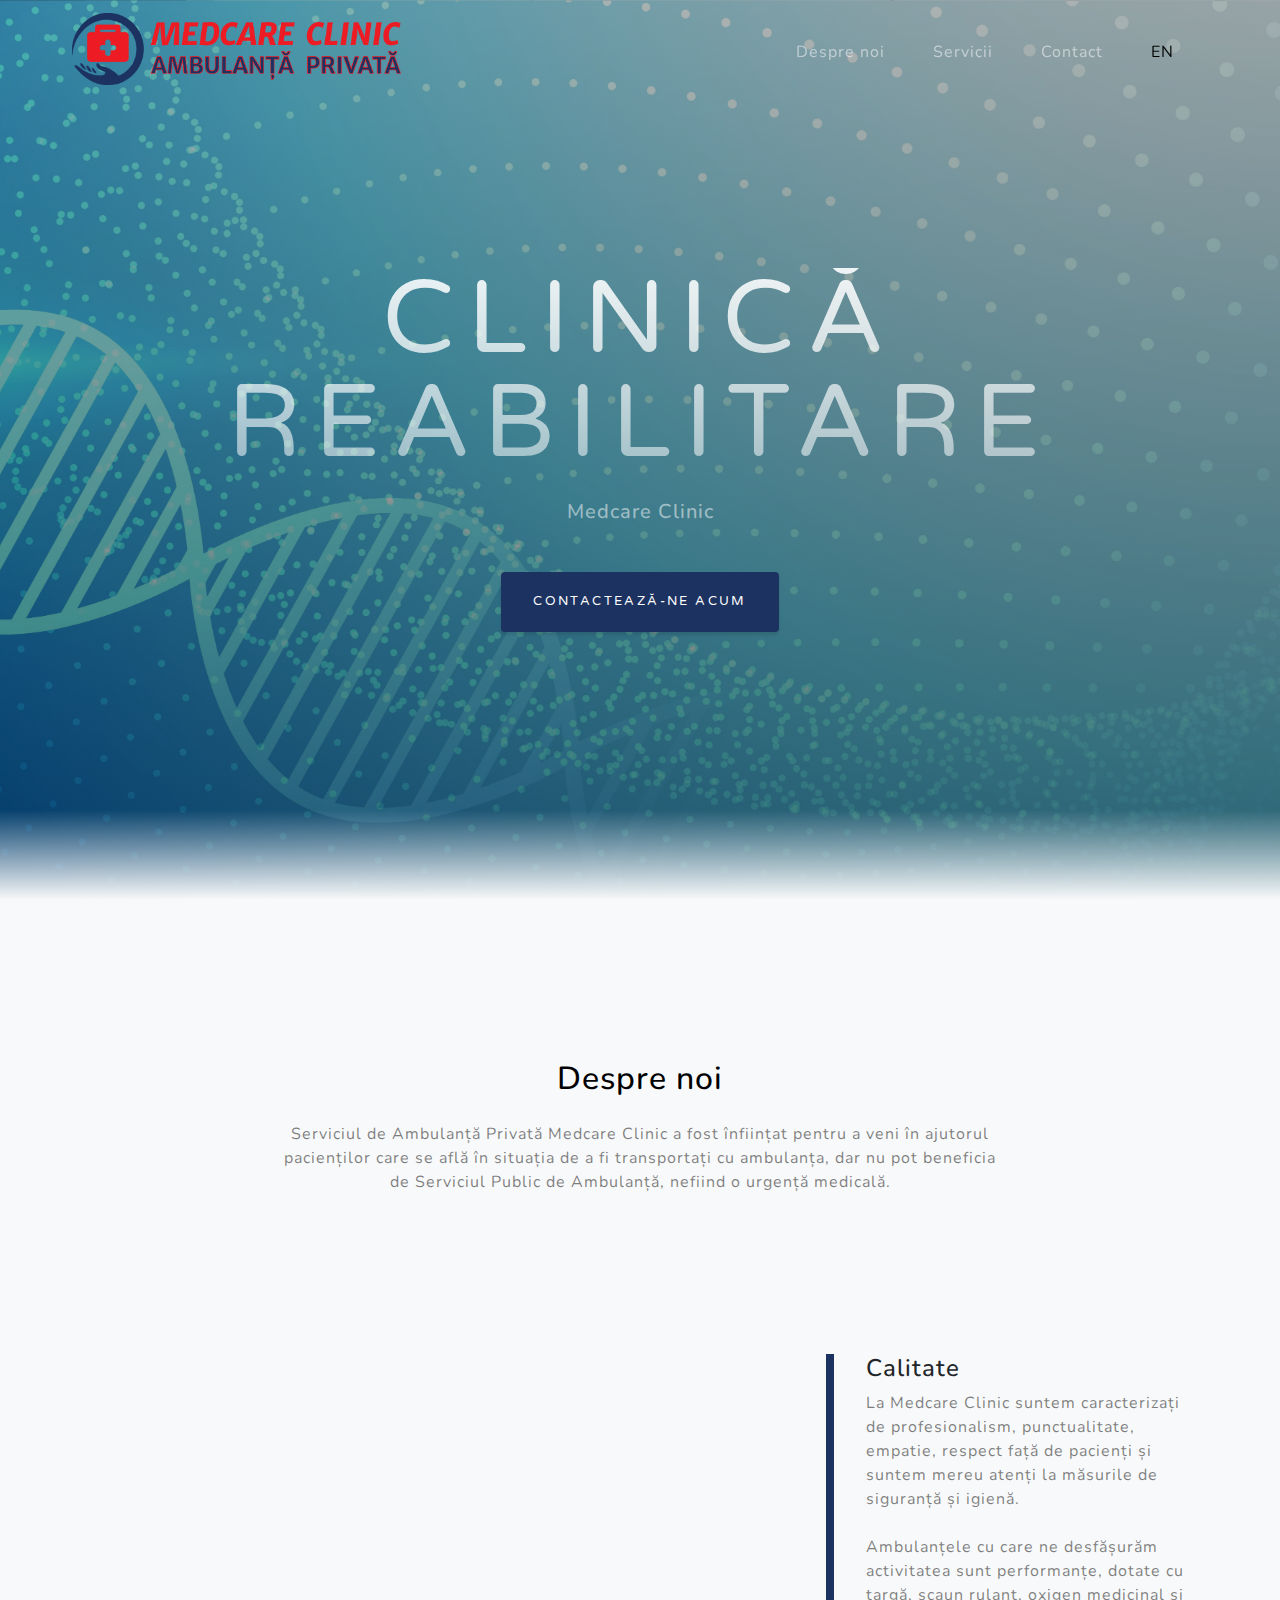
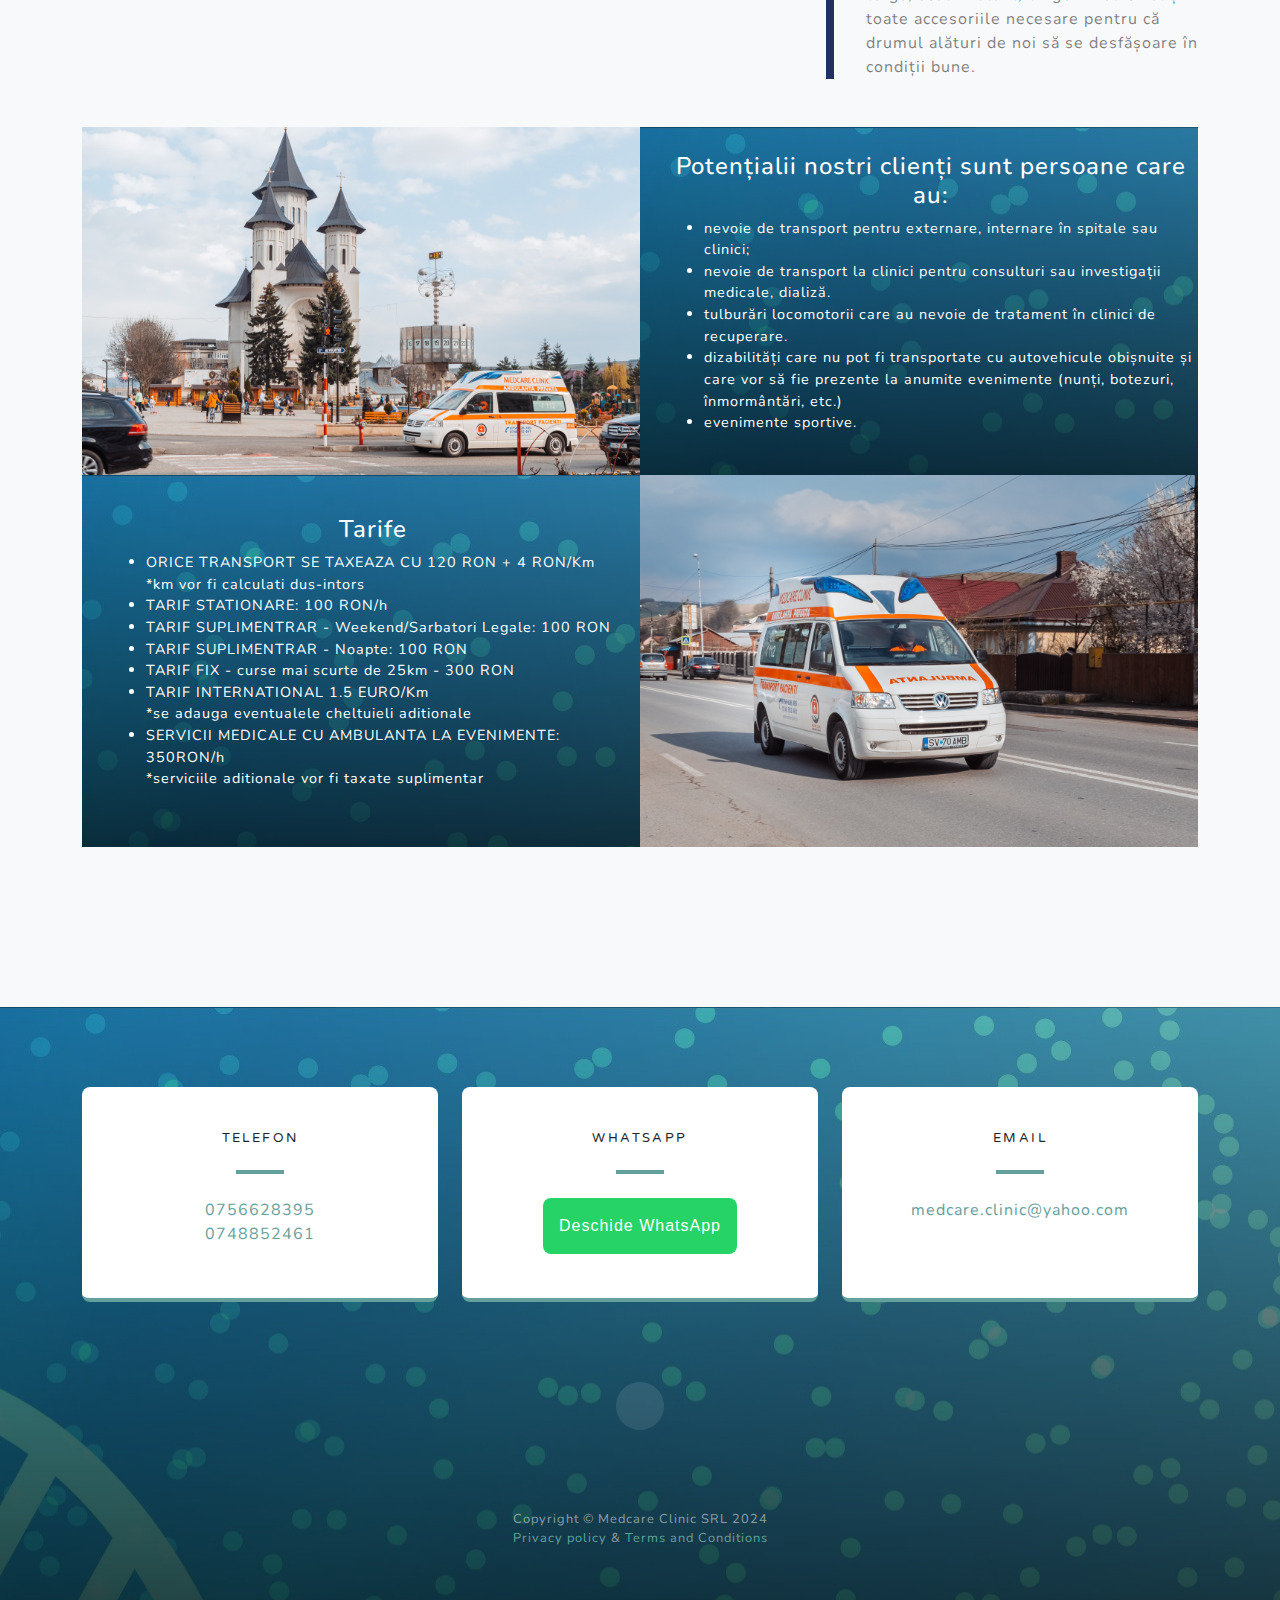
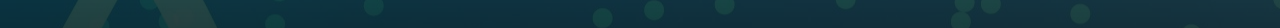
==== index_clinica.html @ 57b77309 "new index page + clinic pages created" ====
<!DOCTYPE html>
<html lang="en">
    <head>
        <meta charset="utf-8" />
        <meta name="viewport" content="width=device-width, initial-scale=1, shrink-to-fit=no" />
        <meta name="description" content="" />
        <meta name="author" content="" />
        <title>Ambulanță Privată - Medcare clinic</title>
        <link href="assets/img/logo_vertical" rel="shortcut icon" type="image/x-icon"  />
        <!-- Font Awesome icons (free version)-->
        <script src="https://use.fontawesome.com/releases/v5.13.0/js/all.js" crossorigin="anonymous"></script>
        <!-- Google fonts-->
        <link href="https://fonts.googleapis.com/css?family=Varela+Round" rel="stylesheet" />
        <link href="https://fonts.googleapis.com/css?family=Nunito:200,200i,300,300i,400,400i,600,600i,700,700i,800,800i,900,900i" rel="stylesheet" />
        <!-- Core theme CSS (includes Bootstrap)-->
        <link href="css/styles.css" rel="stylesheet" />
    </head>
    <body id="page-top">
        <!-- Navigation-->
        <nav class="navbar navbar-expand-lg navbar-light fixed-top" id="mainNav">
            <div class="container">
                <a class="navbar-brand js-scroll-trigger" href="#page-top">
                  <div>
                    <img class="nbar-logo img-fluid" src='assets/img/logo orizontal.png'>
                  </div>
                </a>
                <button class="navbar-toggler navbar-toggler-right" type="button" data-toggle="collapse" data-target="#navbarResponsive" aria-controls="navbarResponsive" aria-expanded="false" aria-label="Toggle navigation">
                    Menu
                    <i class="fas fa-bars"></i>
                </button>
                <div class="collapse navbar-collapse" id="navbarResponsive">
                    <ul class="navbar-nav ml-auto">
                        <li class="nav-item"><a class="nav-link js-scroll-trigger" href="#about">Despre noi</a></li>
                        <li class="nav-item"><a class="nav-link js-scroll-trigger" href="#projects">Servicii</a></li>
                        <li class="nav-item"><a class="nav-link js-scroll-trigger" href="#contact">Contact</a></li>
                        <li class="nav-item"><a class="nav-link js-scroll-trigger text-black" href="index_clinica_en.html">EN</a></li>
                    </ul>
                </div>
            </div>
        </nav>
        <!-- Masthead-->
        <header class="masthead">
            <div class="container d-flex h-100 align-items-center">
                <div class="mx-auto text-center">
                    <h1 class="mx-auto my-0 text-uppercase mb-4">Clinică reabilitare</h1>
                    <h2 class="text-white-50 mx-auto mt-2 mb-5">Medcare Clinic</h2>
                    <a class="btn btn-primary js-scroll-trigger" href="#contact">Contactează-ne acum</a>
                </div>
            </div>
          </header>
        <!-- About-->
        <section class="about-section text-center" id="about">
            <div class="container">
                <div class="row">
                    <div class="col-lg-8 mx-auto">
                        <h2 class="text-black mb-4">Despre noi</h2>
                        <p class="text-black-50">
                            Serviciul de Ambulanță Privată Medcare Clinic a fost înființat pentru a veni în
                            ajutorul pacienților care se află în situația de a fi transportați cu ambulanța,
                            dar nu pot beneficia de Serviciul Public de Ambulanță, nefiind o urgență medicală.
                        </p>
                    </div>
                </div>

            </div>
        </section>
        <!-- Projects-->
        <section class="projects-section bg-light" id="projects">
            <div class="container">
                <!-- Featured Project Row-->
                <div class="row align-items-center no-gutters mb-4 mb-lg-5">
                                                                                                    <!--POZA ECHIPAMENTE  -->
                    <div class="col-xl-8 col-lg-7"><img class="rounded_corners img-fluid mb-3 mb-lg-0" src="assets/img/ambprivata-20.JPG" alt="" /></div>
                    <div class="col-xl-4 col-lg-5">
                        <div class="featured-text text-center text-lg-left">
                            <h4>Calitate</h4>
                            <p class="text-black-50 mb-0">La Medcare Clinic suntem caracterizați de profesionalism, punctualitate, empatie, respect față de pacienți și suntem mereu atenți la măsurile de siguranță și igienă. </p>
                            &nbsp
                            <p class="text-black-50 mb-0">Ambulanțele cu care ne desfășurăm activitatea sunt performanțe, dotate cu targă, scaun rulant, oxigen medicinal și toate accesoriile necesare pentru că drumul alături de noi să se desfășoare în condiții bune.</p>
                        </div>
                    </div>
                </div>
                <!-- Project One Row-->
                <div class="row justify-content-center no-gutters mb-5 mb-lg-0 rounded_corners">
                                                                          <!--POZA oameni?  -->
                    <div class="col-lg-6"><img class="img-fluid" src="assets/img/amb-50.JPG" alt="" /></div>
                    <div class="col-lg-6">
                        <div class="footer_bg text-center h-100 project">
                            <div class="d-flex h-100">
                                <div class="project-text w-100 my-auto text-center text-lg-left">
                                    <h4 class="text-white text-center">Potențialii nostri clienți sunt persoane care au:</h4>
                                    <p class="mb-0 text-white-50">
                                      <ul style="color:white;">
                                        <li>nevoie de transport pentru externare, internare în spitale sau clinici;</li>
                                        <li>nevoie de transport la clinici pentru consulturi sau investigații medicale, dializă.</li>
                                        <li>tulburări locomotorii care au nevoie de tratament în clinici de recuperare.</li>
                                        <li>dizabilități care nu pot fi transportate cu autovehicule obișnuite și care vor să fie prezente la anumite evenimente (nunți, botezuri, înmormântări, etc.)</li>
                                        <li>evenimente sportive.</li>
                                      </ul>
                                    </p>
                                </div>
                            </div>
                        </div>
                    </div>
                </div>
                <!-- Project Two Row-->
                <div class="row justify-content-center no-gutters">
                                                                      <!--POZA tarife  -->
                    <div class="col-lg-6"><img class="img-fluid" src="assets/img/amb-40.JPG" alt="" /></div>
                    <div class="col-lg-6 order-lg-first">
                        <div class="footer_bg text-center h-100 project">
                            <div class="d-flex h-100">
                                <div class="project-text w-100 my-auto text-center text-lg-left">
                                    <h4 class="text-white text-center">Tarife</h4>
                                    <p class="mb-0 text-white-50">
                                      <ul style="color:white;">
                                        <li>ORICE TRANSPORT SE TAXEAZA CU 120 RON + 4 RON/Km </li>
                                        *km vor fi calculati dus-intors
                                        <li>TARIF STATIONARE: 100 RON/h</li>
                                        <li>TARIF SUPLIMENTRAR - Weekend/Sarbatori Legale: 100 RON</li>
                                        <li>TARIF SUPLIMENTRAR - Noapte: 100 RON</li>
                                        <li>TARIF FIX - curse mai scurte de 25km - 300 RON</li>
                                        <li>TARIF INTERNATIONAL 1.5 EURO/Km</li>
                                        *se adauga eventualele cheltuieli aditionale
                                        <li>SERVICII MEDICALE CU AMBULANTA LA EVENIMENTE: 350RON/h</li>
                                        
                                        *serviciile aditionale vor fi taxate suplimentar
                                      </ul>
                                    </p
                                </div>
                            </div>
                        </div>
                    </div>
                </div>
            </div>
        </section>

        <!-- Signup
        <section class="signup-section" id="signup">
            <div class="container">
                <div class="row">
                    <div class="col-md-10 col-lg-8 mx-auto text-center">
                        <i class="far fa-paper-plane fa-2x mb-2 text-white"></i>
                        <h2 class="text-white mb-5">Subscribe to receive updates!</h2>
                        <form class="form-inline d-flex">
                            <input class="form-control flex-fill mr-0 mr-sm-2 mb-3 mb-sm-0" id="inputEmail" type="email" placeholder="Enter email address..." />
                            <button class="btn btn-primary mx-auto" type="submit">Subscribe</button>
                        </form>
                    </div>
                </div>
            </div>
        </section>
        -->
        <div class="footer_bg">
        <!-- Contact-->
        <section class="contact-section" id="contact"=>
            <div class="container">
                <div class="row">

                    <div class="col-md-4 mb-3 mb-md-0">
                        <div class="card py-4 h-100">
                            <div class="card-body text-center">
                                <i class="fas fa-mobile-alt text-primary mb-2" style="font-size : 3rem"></i>
                                <h4 class="text-uppercase m-0">Telefon</h4>
                                <hr class="my-4" />
                                <div class="text-black-50"><a href="tel:+40756628395">0756628395</a></div>
                                <div class="text-black-50"><a href="tel:+40748852461">0748852461</a></div>
                            </div>
                        </div>
                    </div>
                    <div class="col-md-4 mb-3 mb-md-0">
                        <div class="card py-4 h-100">
                            <div class="card-body text-center">
                                <i class="fab fa-whatsapp text-primary mb-2" style="font-size : 3rem"></i>
                                <h4 class="text-uppercase">Whatsapp</h4>
                                <hr class="my-4" />
                                <a href="https://api.whatsapp.com/send?phone=+40740340801" style="display: inline-block; padding:16px; border-radius: 8px; background-color: #25D366; color: #fff; text-decoration: none; font-family: sans-serif; font-size: 16px;">Deschide WhatsApp</a>
                                <div class="small text-black-50"></div>
                            </div>
                        </div>
                    </div>
                    <div class="col-md-4 mb-3 mb-md-0">
                        <div class="card py-4 h-100">
                            <div class="card-body text-center">
                                <i class="fas fa-envelope text-primary mb-2 " style="font-size : 3rem"></i>
                                <h4 class="text-uppercase m-0">Email</h4>
                                <hr class="my-4" />
                                <div class="text-black-50"><a href="mailto:medcare.clinic@yahoo.com">medcare.clinic@yahoo.com</a></div>
                            </div>
                        </div>
                    </div>
                </div>
                <div class="social d-flex justify-content-center">
                    <a class="mx-2" href="https://www.facebook.com/AmbulantaMedcare"><i class="fab fa-facebook-f"></i></a>
                </div>
            </div>
        </section>
        <!-- Footer-->
        <footer class="footer small text-center text-white-50">
          <div class="container">Copyright © Medcare Clinic SRL 2024</div>
          <div class="container"><a href="https://www.termsfeed.com/live/630ea3a8-8880-4c0b-a962-85a0e3f63667">Privacy policy</a> & <a href="https://www.termsfeed.com/live/3c0cff32-3a14-484f-a3fa-a9b9113ee1d8"> Terms and Conditions </a></div>
        </footer>
      </div>
        <!-- Bootstrap core JS-->
        <script src="https://cdnjs.cloudflare.com/ajax/libs/jquery/3.5.1/jquery.min.js"></script>
        <script src="https://stackpath.bootstrapcdn.com/bootstrap/4.5.0/js/bootstrap.bundle.min.js"></script>
        <!-- Third party plugin JS-->
        <script src="https://cdnjs.cloudflare.com/ajax/libs/jquery-easing/1.4.1/jquery.easing.min.js"></script>
        <!-- Core theme JS-->
        <script src="js/scripts.js"></script>
    </body>
</html>


<!--
- review uri
-->


<!--  icon, theme colors -->
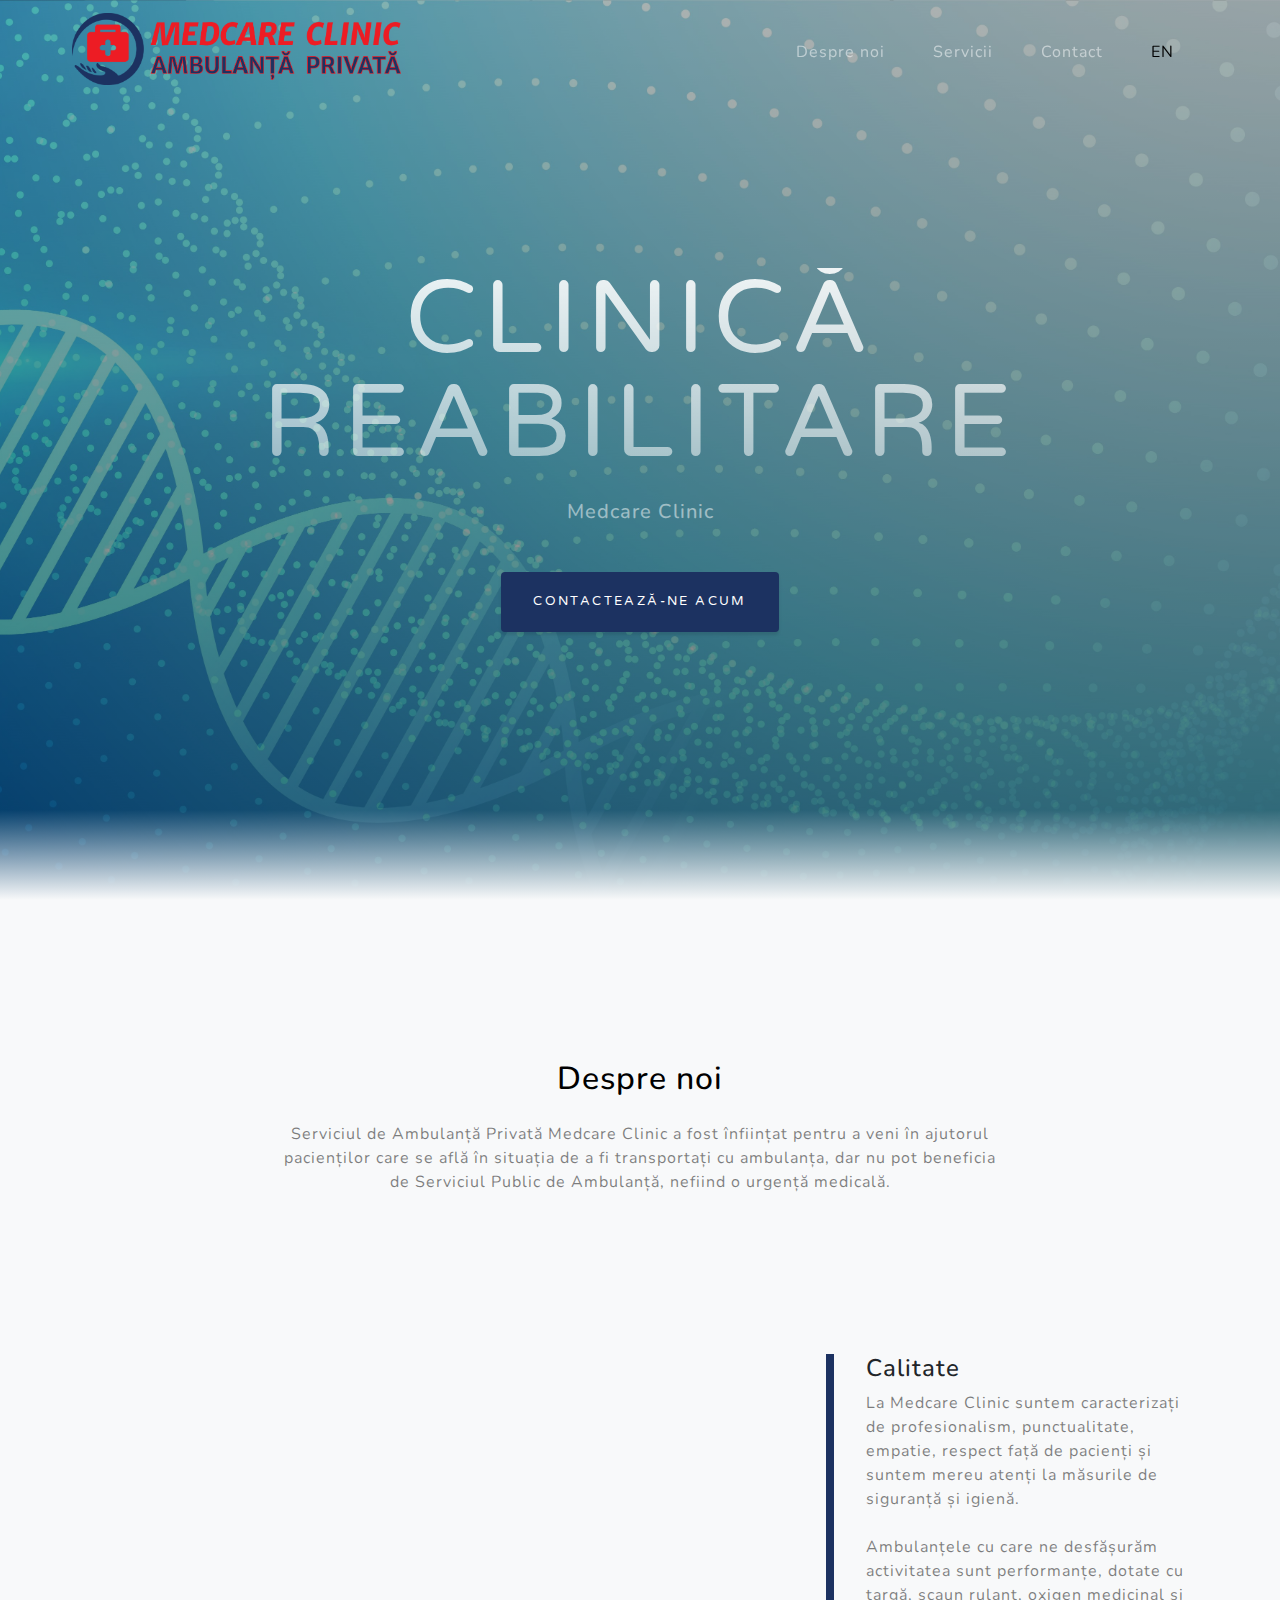
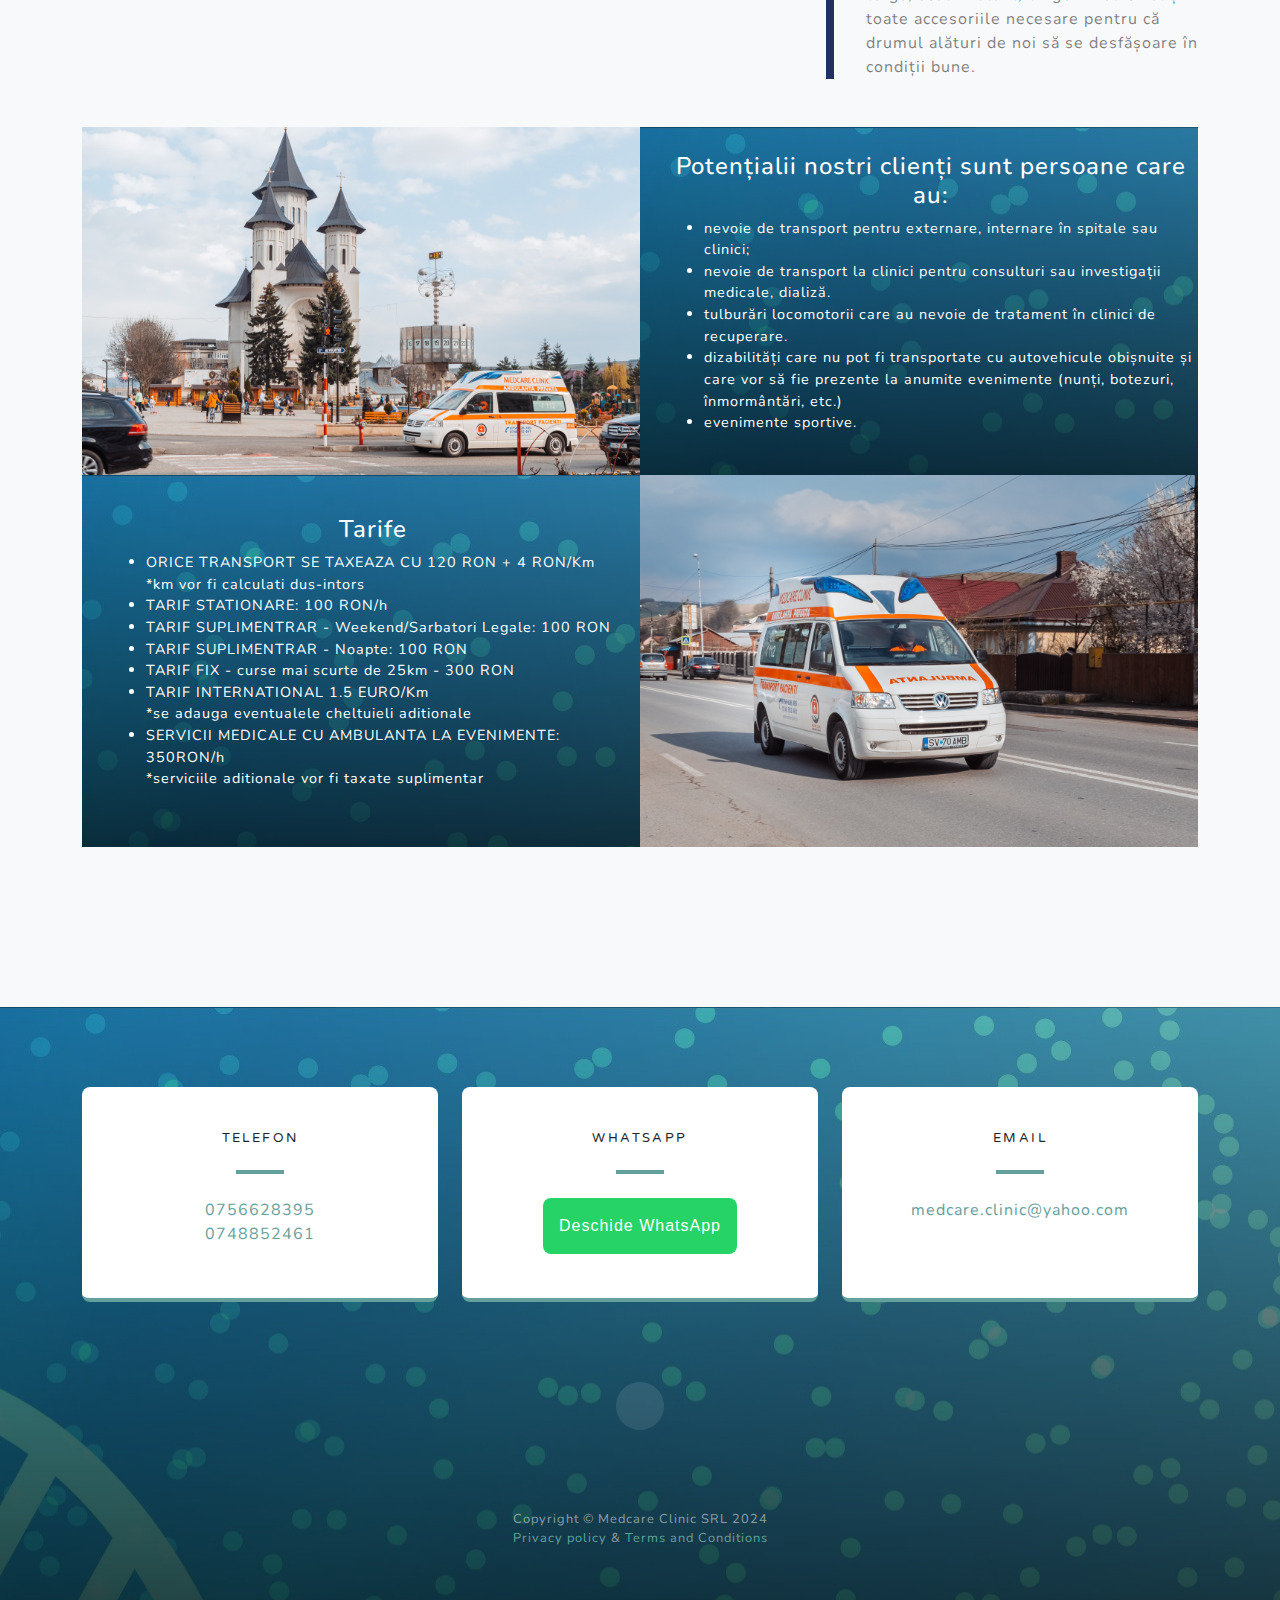
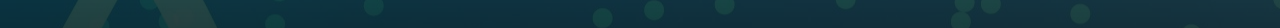
==== commit 2c5165b4: "clinic text fix" ====
--- a/index_clinica.html
+++ b/index_clinica.html
@@ -42,7 +42,7 @@
         <header class="masthead">
             <div class="container d-flex h-100 align-items-center">
                 <div class="mx-auto text-center">
-                    <h1 class="mx-auto my-0 text-uppercase mb-4">Clinică reabilitare</h1>
+                    <h1 class="mx-auto my-0 text-uppercase mb-4" style="letter-spacing: 0.4rem;">Clinică reabilitare</h1>
                     <h2 class="text-white-50 mx-auto mt-2 mb-5">Medcare Clinic</h2>
                     <a class="btn btn-primary js-scroll-trigger" href="#contact">Contactează-ne acum</a>
                 </div>
